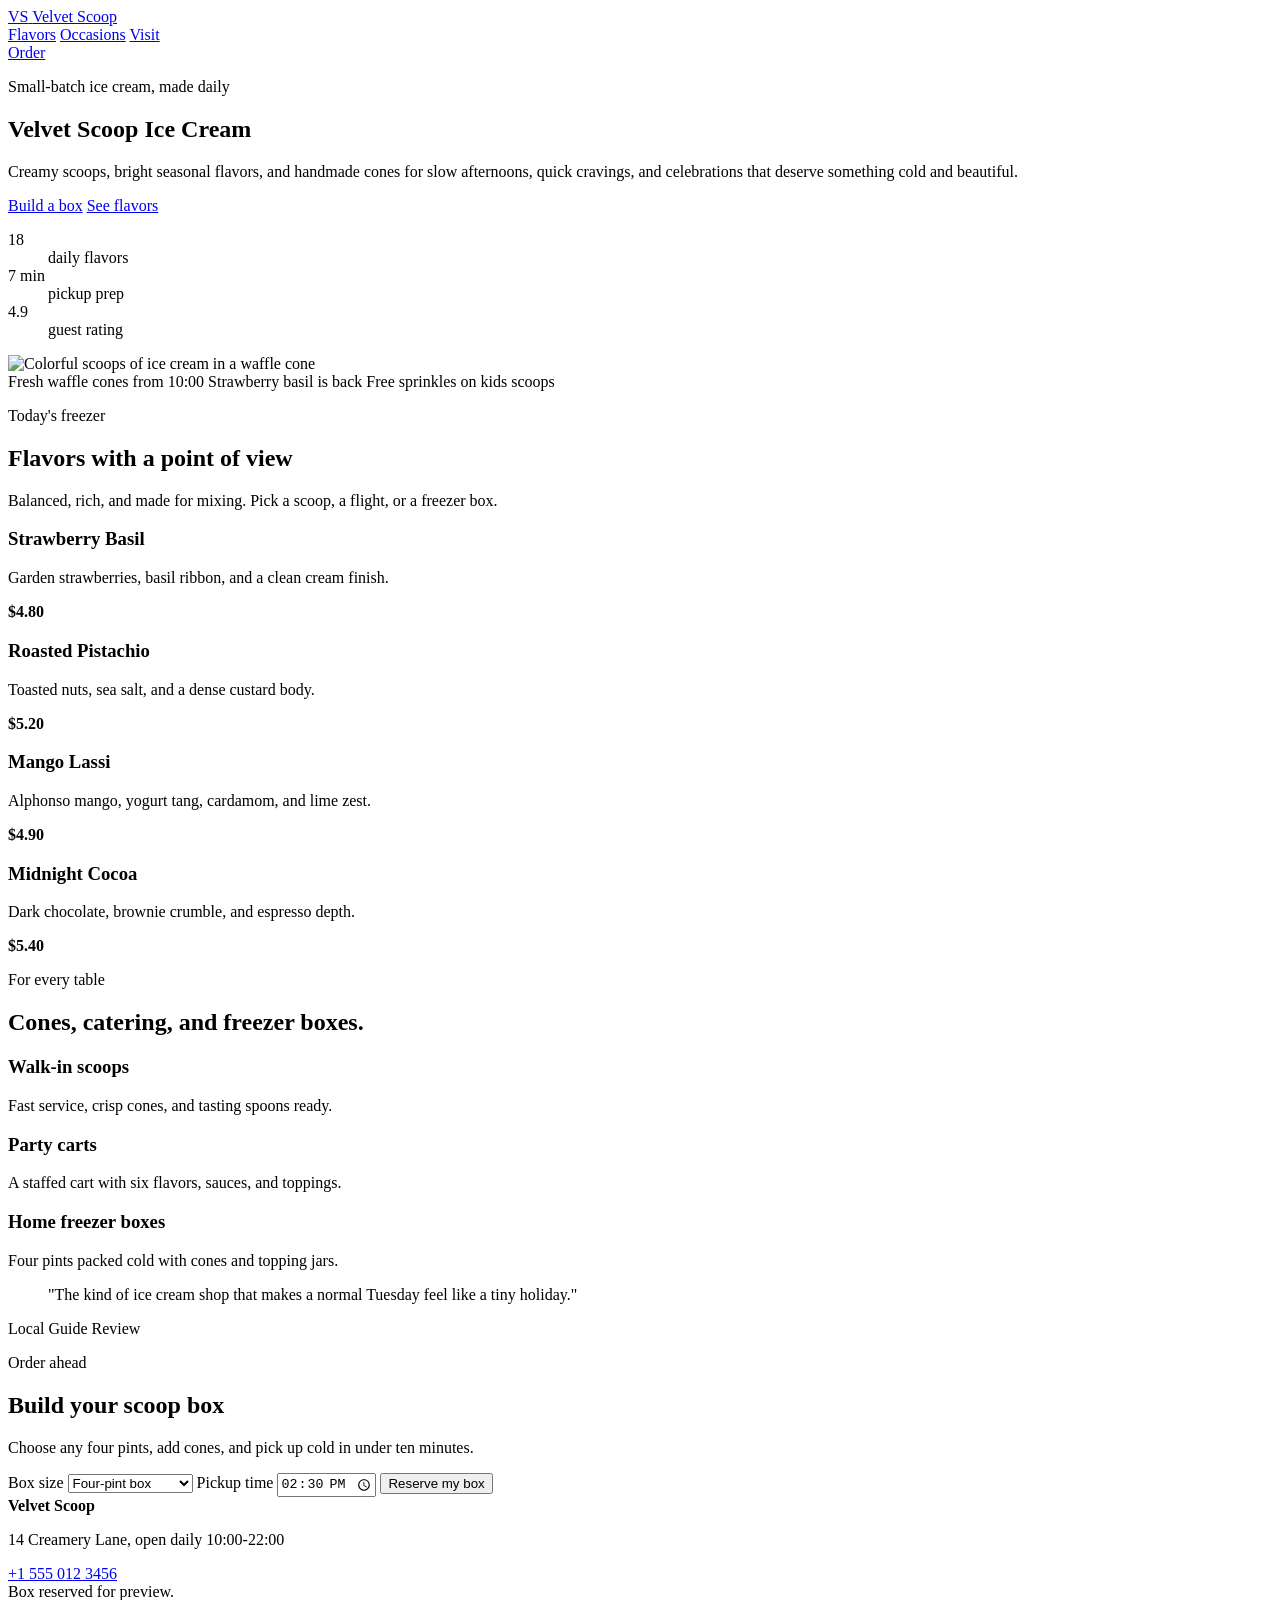
==== icecream/index.html @ 9977172b "Add ice cream landing page" ====
<!doctype html>
<html lang="en">
  <head>
    <meta charset="utf-8">
    <meta name="viewport" content="width=device-width, initial-scale=1">
    <meta name="description" content="A polished ice cream landing page for a modern dessert shop.">
    <title>Velvet Scoop Ice Cream</title>
    <link rel="preload" href="https://raw.githubusercontent.com/SeanUTK/Da/main/icecream/assets/hero-icecream.png" as="image">
    <link rel="stylesheet" href="styles.css">
  </head>
  <body>
    <header class="site-header" data-header>
      <a class="brand" href="#top" aria-label="Velvet Scoop home">
        <span class="brand-mark">VS</span>
        <span>Velvet Scoop</span>
      </a>
      <nav class="nav" aria-label="Main navigation">
        <a href="#flavors">Flavors</a>
        <a href="#occasions">Occasions</a>
        <a href="#visit">Visit</a>
      </nav>
      <a class="header-cta" href="#order">Order</a>
    </header>

    <main id="top">
      <section class="hero">
        <div class="hero-copy">
          <p class="eyebrow">Small-batch ice cream, made daily</p>
          <h1>Velvet Scoop Ice Cream</h1>
          <p class="lead">
            Creamy scoops, bright seasonal flavors, and handmade cones for slow afternoons,
            quick cravings, and celebrations that deserve something cold and beautiful.
          </p>
          <div class="hero-actions">
            <a class="button primary" href="#order">Build a box</a>
            <a class="button secondary" href="#flavors">See flavors</a>
          </div>
          <dl class="stats" aria-label="Shop highlights">
            <div>
              <dt>18</dt>
              <dd>daily flavors</dd>
            </div>
            <div>
              <dt>7 min</dt>
              <dd>pickup prep</dd>
            </div>
            <div>
              <dt>4.9</dt>
              <dd>guest rating</dd>
            </div>
          </dl>
        </div>
        <div class="hero-media" aria-label="Colorful ice cream cones">
          <img src="https://raw.githubusercontent.com/SeanUTK/Da/main/icecream/assets/hero-icecream.png" alt="Colorful scoops of ice cream in a waffle cone">
        </div>
      </section>

      <section class="ticker" aria-label="Today's shop notes">
        <span>Fresh waffle cones from 10:00</span>
        <span>Strawberry basil is back</span>
        <span>Free sprinkles on kids scoops</span>
      </section>

      <section class="section" id="flavors">
        <div class="section-heading">
          <p class="eyebrow">Today's freezer</p>
          <h2>Flavors with a point of view</h2>
          <p>Balanced, rich, and made for mixing. Pick a scoop, a flight, or a freezer box.</p>
        </div>
        <div class="flavor-grid">
          <article class="flavor-card">
            <span class="swatch strawberry"></span>
            <h3>Strawberry Basil</h3>
            <p>Garden strawberries, basil ribbon, and a clean cream finish.</p>
            <strong>$4.80</strong>
          </article>
          <article class="flavor-card">
            <span class="swatch pistachio"></span>
            <h3>Roasted Pistachio</h3>
            <p>Toasted nuts, sea salt, and a dense custard body.</p>
            <strong>$5.20</strong>
          </article>
          <article class="flavor-card">
            <span class="swatch mango"></span>
            <h3>Mango Lassi</h3>
            <p>Alphonso mango, yogurt tang, cardamom, and lime zest.</p>
            <strong>$4.90</strong>
          </article>
          <article class="flavor-card">
            <span class="swatch cocoa"></span>
            <h3>Midnight Cocoa</h3>
            <p>Dark chocolate, brownie crumble, and espresso depth.</p>
            <strong>$5.40</strong>
          </article>
        </div>
      </section>

      <section class="split" id="occasions">
        <div>
          <p class="eyebrow">For every table</p>
          <h2>Cones, catering, and freezer boxes.</h2>
        </div>
        <div class="occasion-list">
          <article>
            <h3>Walk-in scoops</h3>
            <p>Fast service, crisp cones, and tasting spoons ready.</p>
          </article>
          <article>
            <h3>Party carts</h3>
            <p>A staffed cart with six flavors, sauces, and toppings.</p>
          </article>
          <article>
            <h3>Home freezer boxes</h3>
            <p>Four pints packed cold with cones and topping jars.</p>
          </article>
        </div>
      </section>

      <section class="quote-band">
        <blockquote>
          "The kind of ice cream shop that makes a normal Tuesday feel like a tiny holiday."
        </blockquote>
        <p>Local Guide Review</p>
      </section>

      <section class="order" id="order">
        <div>
          <p class="eyebrow">Order ahead</p>
          <h2>Build your scoop box</h2>
          <p>Choose any four pints, add cones, and pick up cold in under ten minutes.</p>
        </div>
        <form class="order-form">
          <label>
            Box size
            <select>
              <option>Four-pint box</option>
              <option>Two-pint box</option>
              <option>Party dozen cups</option>
            </select>
          </label>
          <label>
            Pickup time
            <input type="time" value="14:30">
          </label>
          <button class="button primary" type="button" data-toast>Reserve my box</button>
        </form>
      </section>
    </main>

    <footer class="footer" id="visit">
      <div>
        <strong>Velvet Scoop</strong>
        <p>14 Creamery Lane, open daily 10:00-22:00</p>
      </div>
      <a href="tel:+15550123456">+1 555 012 3456</a>
    </footer>

    <div class="toast" role="status" aria-live="polite" data-toast-box>
      Box reserved for preview.
    </div>
    <script src="script.js"></script>
  </body>
</html>
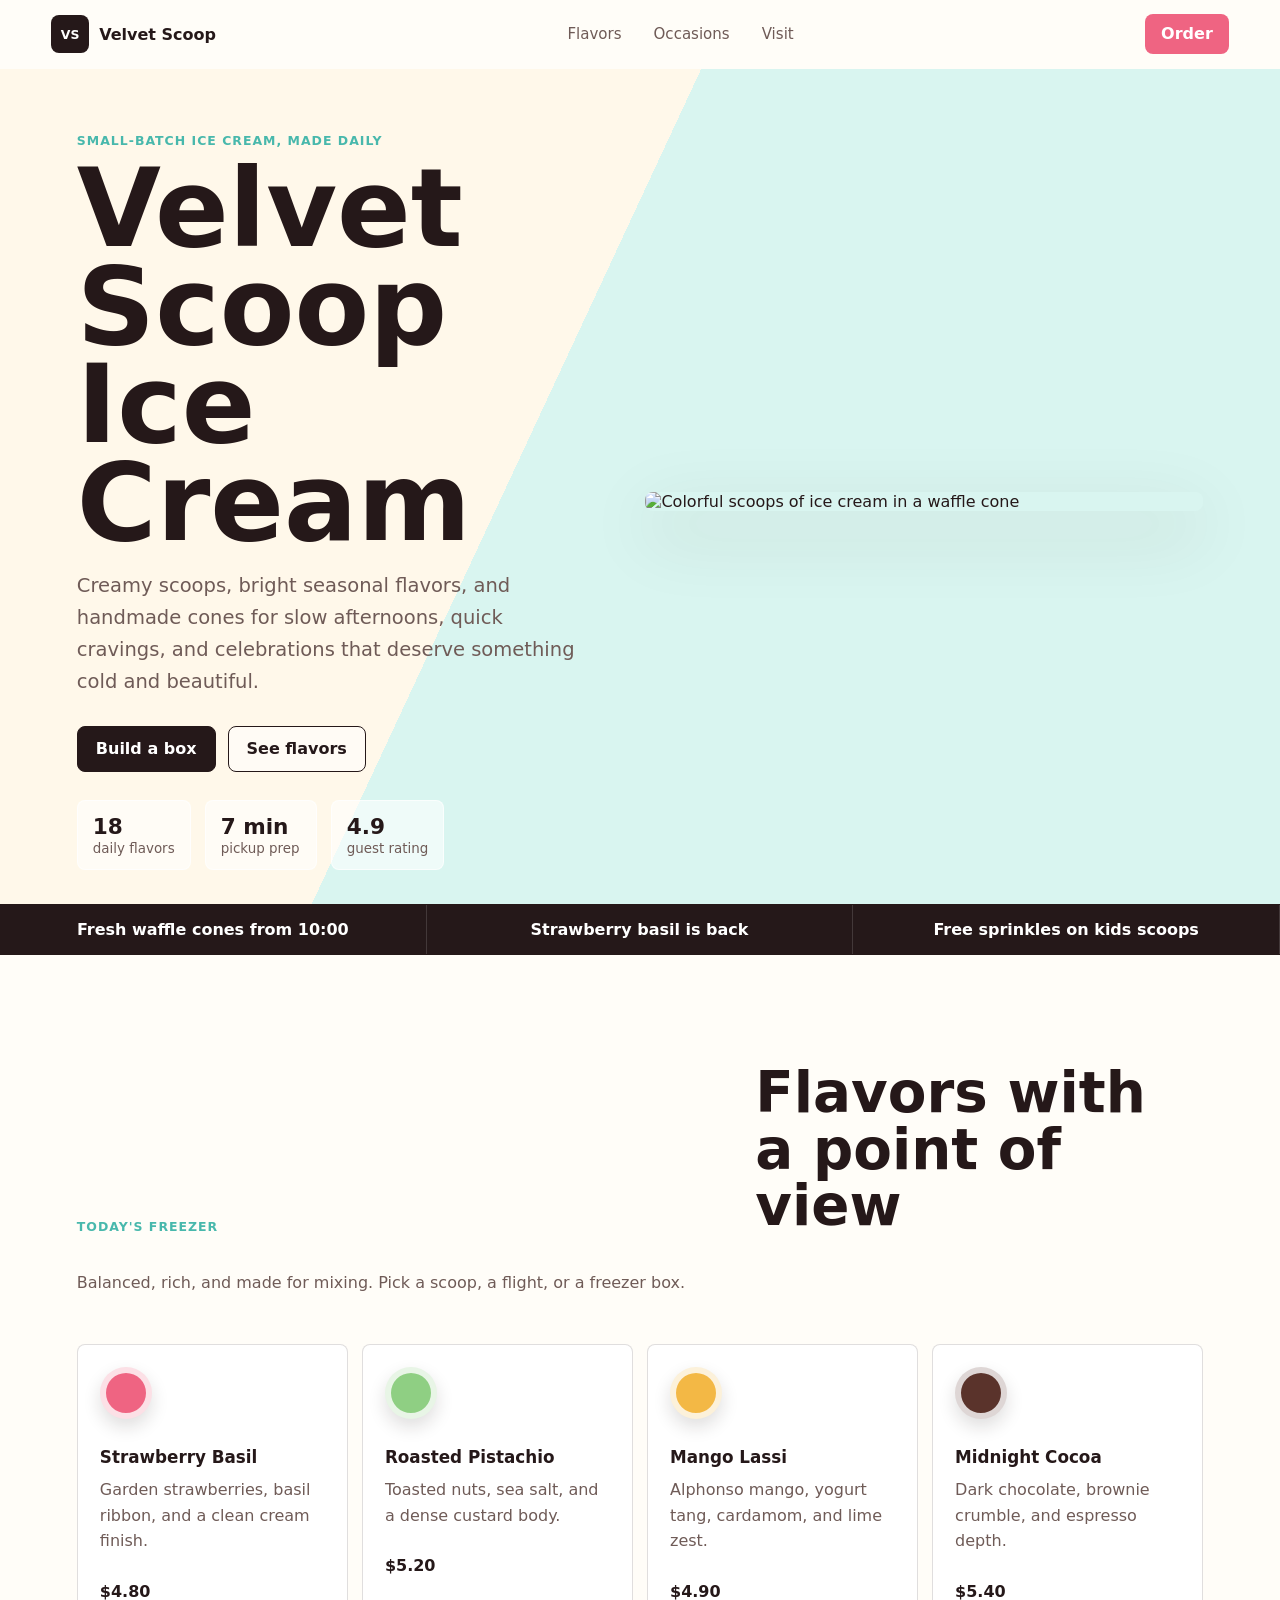
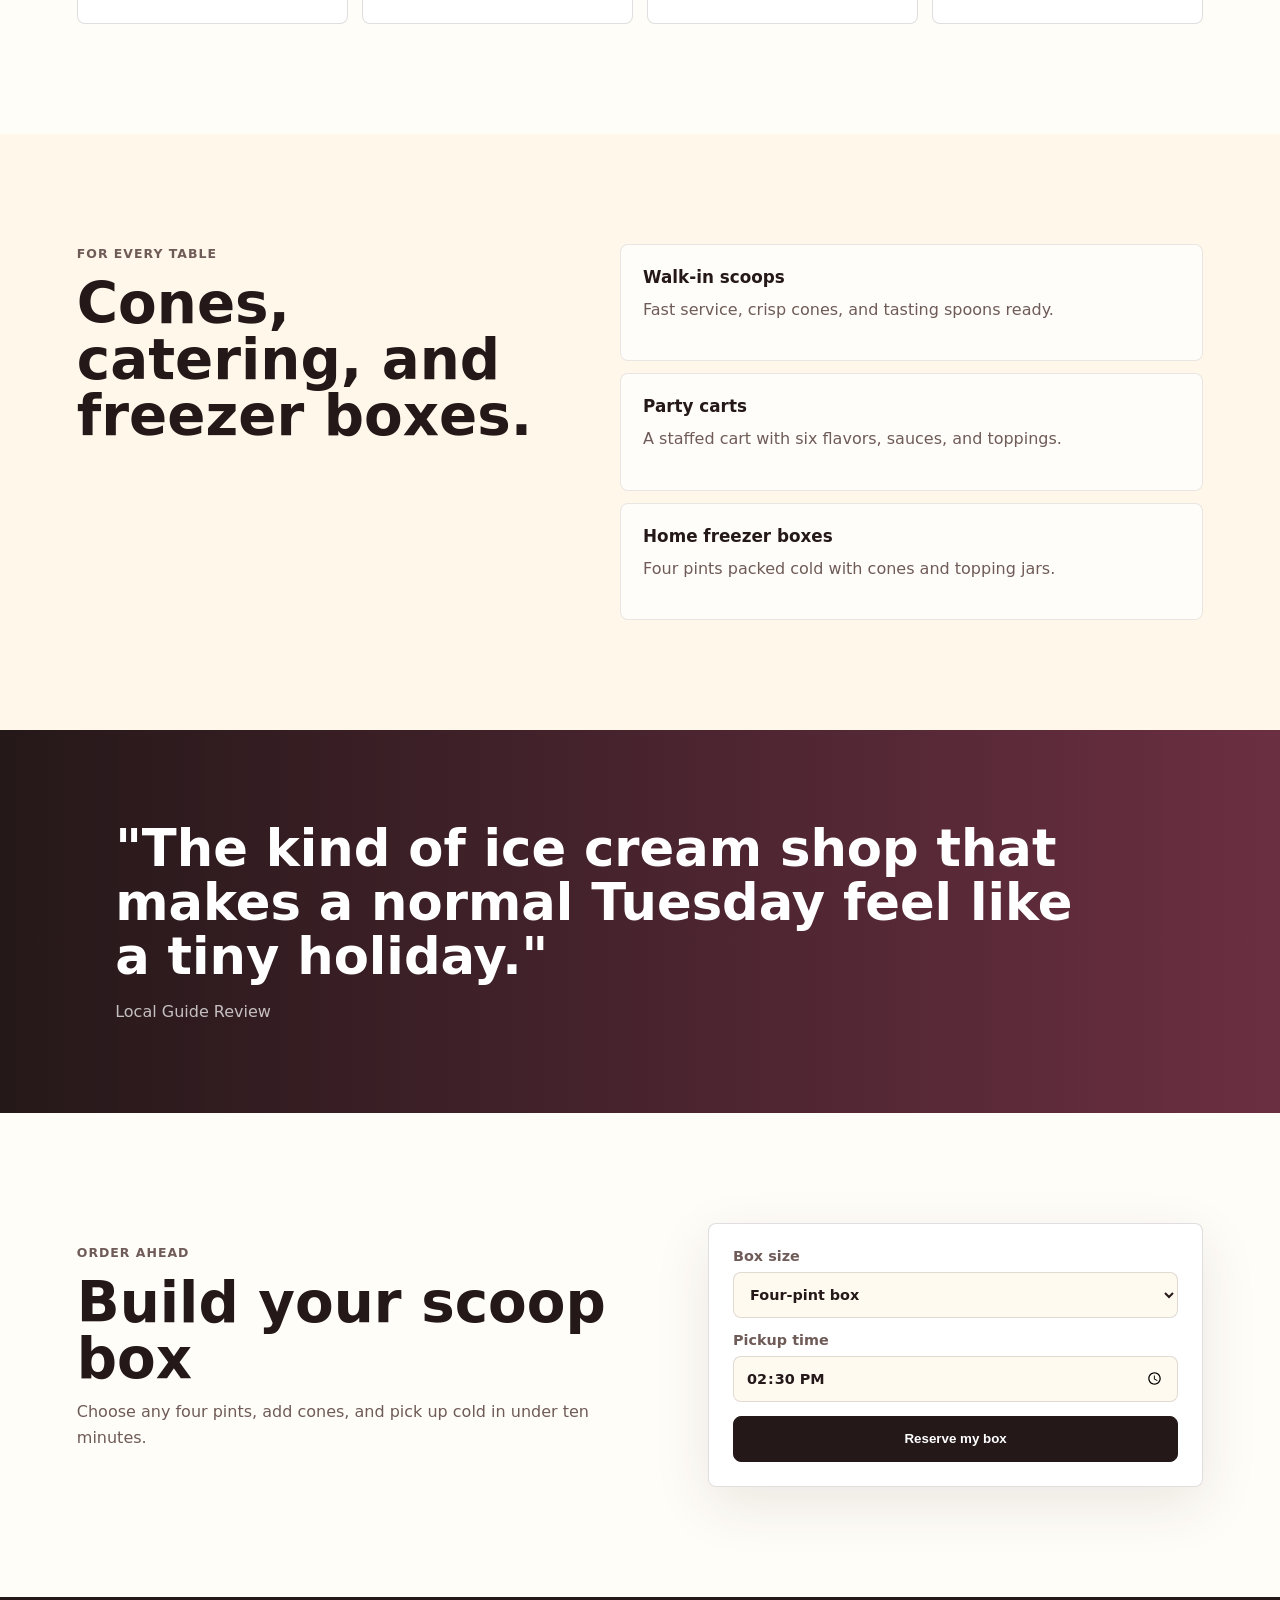
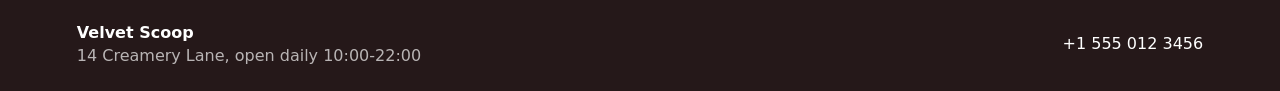
==== commit f443a42e: "Fix ice cream landing hero image URL" ====
--- a/icecream/index.html
+++ b/icecream/index.html
@@ -5,7 +5,7 @@
     <meta name="viewport" content="width=device-width, initial-scale=1">
     <meta name="description" content="A polished ice cream landing page for a modern dessert shop.">
     <title>Velvet Scoop Ice Cream</title>
-    <link rel="preload" href="https://raw.githubusercontent.com/SeanUTK/Da/main/icecream/assets/hero-icecream.png" as="image">
+    <link rel="preload" href="https://files.catbox.moe/i8zi0p.png" as="image">
     <link rel="stylesheet" href="styles.css">
   </head>
   <body>
@@ -51,7 +51,7 @@
           </dl>
         </div>
         <div class="hero-media" aria-label="Colorful ice cream cones">
-          <img src="https://raw.githubusercontent.com/SeanUTK/Da/main/icecream/assets/hero-icecream.png" alt="Colorful scoops of ice cream in a waffle cone">
+          <img src="https://files.catbox.moe/i8zi0p.png" alt="Colorful scoops of ice cream in a waffle cone">
         </div>
       </section>
 
--- a/icecream/styles.css
+++ b/icecream/styles.css
@@ -0,0 +1,461 @@
+:root {
+  --ink: #251819;
+  --muted: #6f5b57;
+  --cream: #fff8ea;
+  --paper: #fffdf8;
+  --pink: #ef6482;
+  --teal: #48b8ac;
+  --mint: #dff5d8;
+  --gold: #f3b845;
+  --line: rgba(37, 24, 25, 0.14);
+  --shadow: 0 22px 70px rgba(61, 38, 31, 0.16);
+}
+
+* {
+  box-sizing: border-box;
+}
+
+html {
+  scroll-behavior: smooth;
+}
+
+body {
+  margin: 0;
+  color: var(--ink);
+  background: var(--paper);
+  font-family: Inter, ui-sans-serif, system-ui, -apple-system, BlinkMacSystemFont, "Segoe UI", sans-serif;
+}
+
+a {
+  color: inherit;
+  text-decoration: none;
+}
+
+.site-header {
+  position: sticky;
+  top: 0;
+  z-index: 10;
+  display: flex;
+  align-items: center;
+  justify-content: space-between;
+  gap: 20px;
+  padding: 14px clamp(18px, 4vw, 56px);
+  background: rgba(255, 253, 248, 0.86);
+  border-bottom: 1px solid transparent;
+  backdrop-filter: blur(16px);
+}
+
+.site-header.is-scrolled {
+  border-color: var(--line);
+}
+
+.brand,
+.nav,
+.hero-actions,
+.stats,
+.footer {
+  display: flex;
+  align-items: center;
+}
+
+.brand {
+  gap: 10px;
+  font-weight: 800;
+}
+
+.brand-mark {
+  display: grid;
+  width: 38px;
+  height: 38px;
+  place-items: center;
+  color: white;
+  background: var(--ink);
+  border-radius: 8px;
+  font-size: 0.78rem;
+  letter-spacing: 0;
+}
+
+.nav {
+  gap: clamp(14px, 3vw, 32px);
+  color: var(--muted);
+  font-size: 0.94rem;
+}
+
+.header-cta,
+.button {
+  border-radius: 8px;
+  font-weight: 800;
+  line-height: 1;
+}
+
+.header-cta {
+  padding: 12px 16px;
+  color: white;
+  background: var(--pink);
+}
+
+.hero {
+  display: grid;
+  grid-template-columns: minmax(0, 0.95fr) minmax(320px, 1.05fr);
+  gap: clamp(24px, 5vw, 64px);
+  align-items: center;
+  min-height: calc(100svh - 68px);
+  padding: clamp(28px, 5vw, 72px) clamp(18px, 6vw, 78px) 34px;
+  background:
+    linear-gradient(115deg, #fff8ea 0%, #fff8ea 42%, #d9f5f0 42%, #d9f5f0 100%);
+}
+
+.eyebrow {
+  margin: 0 0 12px;
+  color: var(--teal);
+  font-size: 0.78rem;
+  font-weight: 900;
+  letter-spacing: 0.08em;
+  text-transform: uppercase;
+}
+
+h1,
+h2,
+h3,
+p {
+  margin-top: 0;
+}
+
+h1 {
+  max-width: 760px;
+  margin-bottom: 18px;
+  font-size: clamp(3.2rem, 8.5vw, 7.8rem);
+  line-height: 0.9;
+  letter-spacing: 0;
+}
+
+h2 {
+  margin-bottom: 12px;
+  font-size: clamp(2rem, 4.4vw, 4.2rem);
+  line-height: 1;
+  letter-spacing: 0;
+}
+
+h3 {
+  margin-bottom: 10px;
+  font-size: 1.05rem;
+}
+
+.lead {
+  max-width: 620px;
+  color: var(--muted);
+  font-size: clamp(1rem, 1.6vw, 1.22rem);
+  line-height: 1.65;
+}
+
+.hero-actions {
+  flex-wrap: wrap;
+  gap: 12px;
+  margin: 28px 0;
+}
+
+.button {
+  display: inline-flex;
+  min-height: 46px;
+  align-items: center;
+  justify-content: center;
+  padding: 14px 18px;
+  border: 1px solid var(--ink);
+  cursor: pointer;
+}
+
+.button.primary {
+  color: white;
+  background: var(--ink);
+}
+
+.button.secondary {
+  background: rgba(255, 255, 255, 0.55);
+}
+
+.stats {
+  flex-wrap: wrap;
+  gap: 14px;
+  margin: 0;
+}
+
+.stats div {
+  min-width: 112px;
+  padding: 13px 15px;
+  background: rgba(255, 255, 255, 0.58);
+  border: 1px solid rgba(255, 255, 255, 0.7);
+  border-radius: 8px;
+}
+
+.stats dt {
+  font-size: 1.35rem;
+  font-weight: 900;
+}
+
+.stats dd {
+  margin: 2px 0 0;
+  color: var(--muted);
+  font-size: 0.84rem;
+}
+
+.hero-media img {
+  display: block;
+  width: 100%;
+  border-radius: 8px;
+  box-shadow: var(--shadow);
+}
+
+.ticker {
+  display: grid;
+  grid-template-columns: repeat(3, 1fr);
+  border-block: 1px solid var(--line);
+  background: var(--ink);
+  color: white;
+}
+
+.ticker span {
+  padding: 15px 20px;
+  text-align: center;
+  border-right: 1px solid rgba(255, 255, 255, 0.14);
+  font-weight: 800;
+}
+
+.section,
+.split,
+.order {
+  padding: clamp(58px, 9vw, 110px) clamp(18px, 6vw, 78px);
+}
+
+.section-heading {
+  display: grid;
+  grid-template-columns: minmax(0, 0.95fr) minmax(260px, 0.65fr);
+  gap: 24px;
+  align-items: end;
+  margin-bottom: 32px;
+}
+
+.section-heading p:last-child,
+.order p,
+.split p,
+.flavor-card p {
+  color: var(--muted);
+  line-height: 1.6;
+}
+
+.flavor-grid {
+  display: grid;
+  grid-template-columns: repeat(4, minmax(0, 1fr));
+  gap: 14px;
+}
+
+.flavor-card {
+  min-height: 248px;
+  padding: 22px;
+  border: 1px solid var(--line);
+  border-radius: 8px;
+  background: white;
+}
+
+.flavor-card strong {
+  display: inline-block;
+  margin-top: 12px;
+}
+
+.swatch {
+  display: block;
+  width: 52px;
+  height: 52px;
+  margin-bottom: 28px;
+  border-radius: 50%;
+  border: 6px solid rgba(255, 255, 255, 0.8);
+  box-shadow: 0 8px 18px rgba(30, 22, 20, 0.14);
+}
+
+.strawberry {
+  background: var(--pink);
+}
+
+.pistachio {
+  background: #8fcf83;
+}
+
+.mango {
+  background: var(--gold);
+}
+
+.cocoa {
+  background: #5a332b;
+}
+
+.split {
+  display: grid;
+  grid-template-columns: minmax(280px, 0.8fr) minmax(0, 1fr);
+  gap: clamp(28px, 6vw, 80px);
+  background: var(--cream);
+}
+
+.occasion-list {
+  display: grid;
+  gap: 12px;
+}
+
+.occasion-list article {
+  padding: 22px;
+  background: rgba(255, 255, 255, 0.72);
+  border: 1px solid rgba(37, 24, 25, 0.1);
+  border-radius: 8px;
+}
+
+.quote-band {
+  padding: clamp(54px, 8vw, 92px) clamp(18px, 9vw, 140px);
+  color: white;
+  background: linear-gradient(90deg, #251819, #6b2f42);
+}
+
+.quote-band blockquote {
+  max-width: 960px;
+  margin: 0 0 18px;
+  font-size: clamp(1.8rem, 4vw, 4.2rem);
+  font-weight: 900;
+  line-height: 1.05;
+}
+
+.quote-band p {
+  margin-bottom: 0;
+  color: rgba(255, 255, 255, 0.72);
+}
+
+.order {
+  display: grid;
+  grid-template-columns: minmax(260px, 0.85fr) minmax(280px, 0.75fr);
+  gap: clamp(24px, 6vw, 70px);
+  align-items: center;
+}
+
+.order-form {
+  display: grid;
+  gap: 14px;
+  padding: 24px;
+  border: 1px solid var(--line);
+  border-radius: 8px;
+  background: white;
+  box-shadow: 0 18px 55px rgba(61, 38, 31, 0.1);
+}
+
+label {
+  display: grid;
+  gap: 8px;
+  color: var(--muted);
+  font-size: 0.9rem;
+  font-weight: 800;
+}
+
+select,
+input {
+  width: 100%;
+  min-height: 46px;
+  padding: 0 12px;
+  color: var(--ink);
+  background: #fffaf0;
+  border: 1px solid var(--line);
+  border-radius: 8px;
+  font: inherit;
+}
+
+.footer {
+  justify-content: space-between;
+  gap: 20px;
+  padding: 26px clamp(18px, 6vw, 78px);
+  color: white;
+  background: var(--ink);
+}
+
+.footer p {
+  margin: 4px 0 0;
+  color: rgba(255, 255, 255, 0.68);
+}
+
+.toast {
+  position: fixed;
+  right: 18px;
+  bottom: 18px;
+  transform: translateY(20px);
+  opacity: 0;
+  pointer-events: none;
+  padding: 14px 16px;
+  color: white;
+  background: var(--ink);
+  border-radius: 8px;
+  box-shadow: var(--shadow);
+  transition: opacity 180ms ease, transform 180ms ease;
+}
+
+.toast.is-visible {
+  transform: translateY(0);
+  opacity: 1;
+}
+
+@media (max-width: 900px) {
+  .nav {
+    display: none;
+  }
+
+  .hero,
+  .section-heading,
+  .split,
+  .order {
+    grid-template-columns: 1fr;
+  }
+
+  .hero {
+    min-height: auto;
+    padding-top: 34px;
+  }
+
+  .hero-media {
+    order: -1;
+  }
+
+  .flavor-grid {
+    grid-template-columns: repeat(2, minmax(0, 1fr));
+  }
+}
+
+@media (max-width: 620px) {
+  .site-header {
+    padding-inline: 14px;
+  }
+
+  .brand span:last-child {
+    display: none;
+  }
+
+  .hero,
+  .section,
+  .split,
+  .order {
+    padding-inline: 14px;
+  }
+
+  h1 {
+    font-size: 3.05rem;
+  }
+
+  .ticker {
+    grid-template-columns: 1fr;
+  }
+
+  .ticker span {
+    border-right: 0;
+    border-bottom: 1px solid rgba(255, 255, 255, 0.14);
+  }
+
+  .flavor-grid {
+    grid-template-columns: 1fr;
+  }
+
+  .footer {
+    align-items: flex-start;
+    flex-direction: column;
+  }
+}
